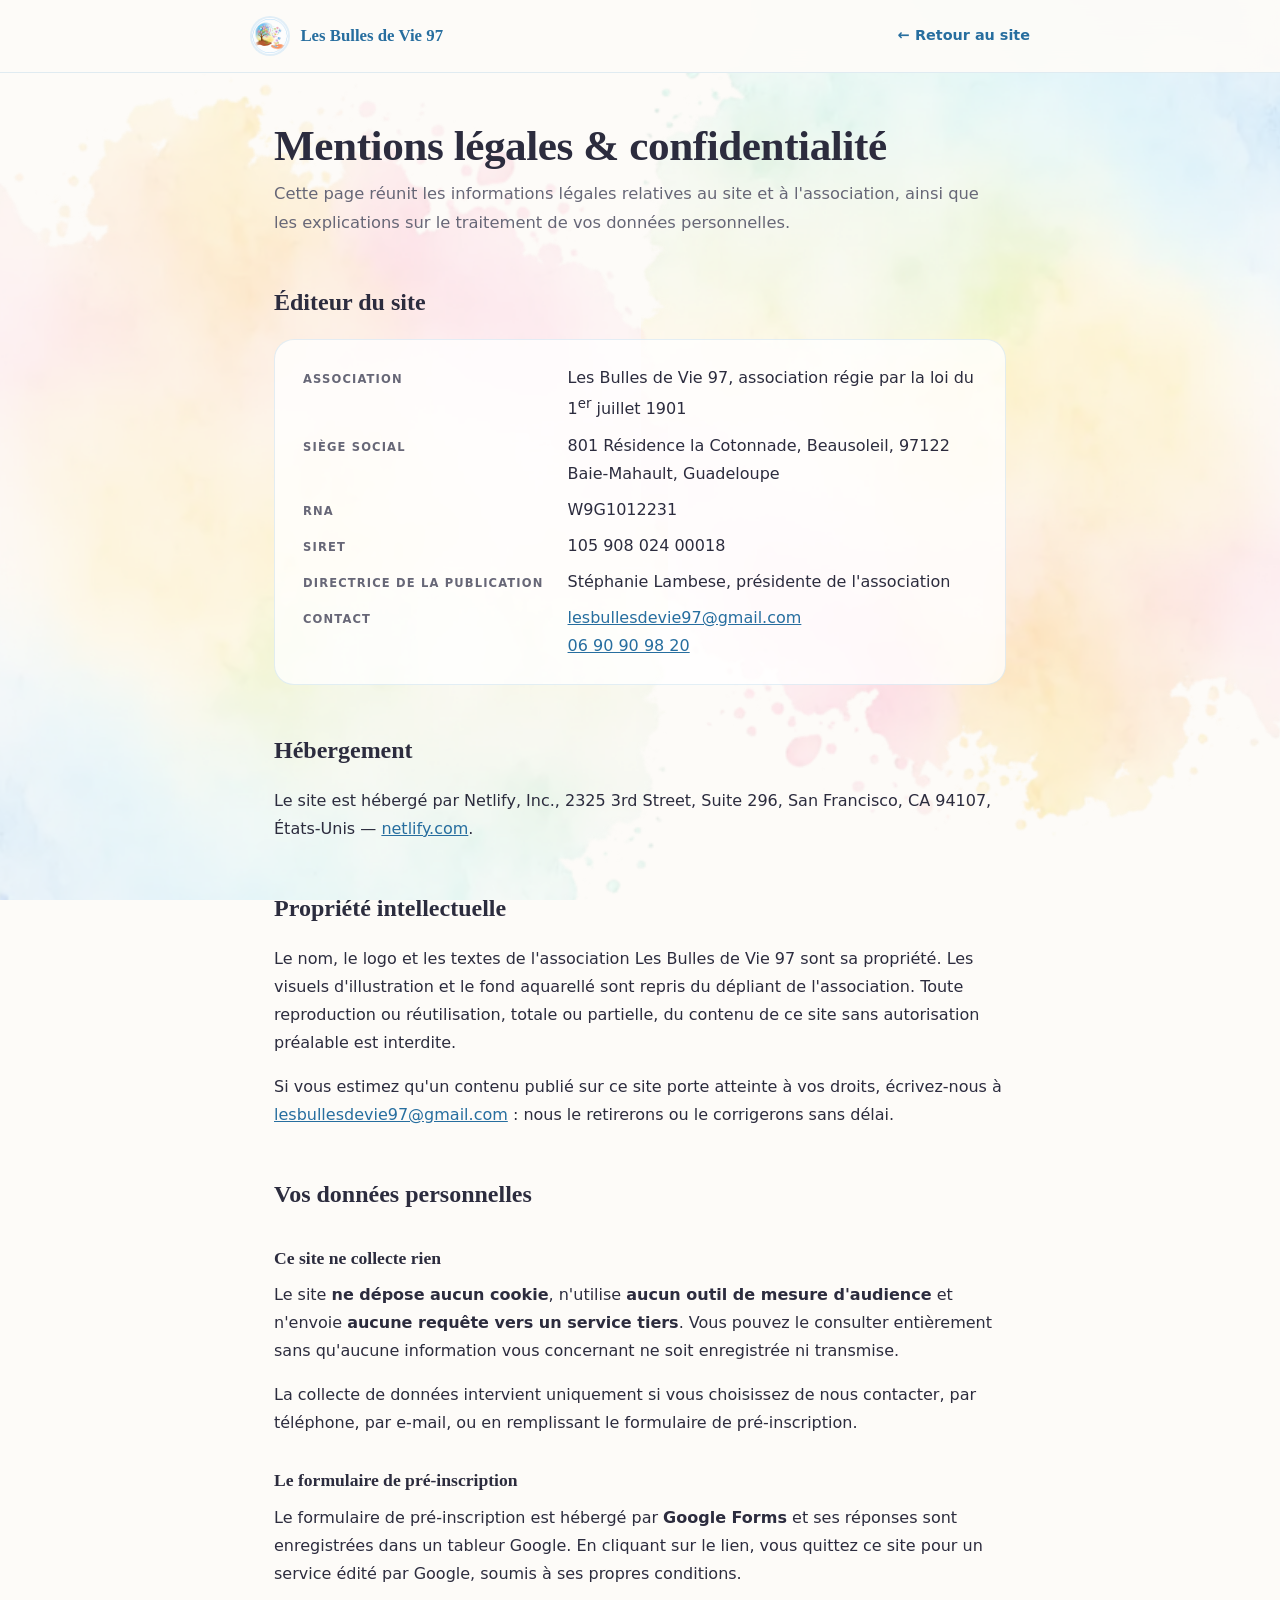
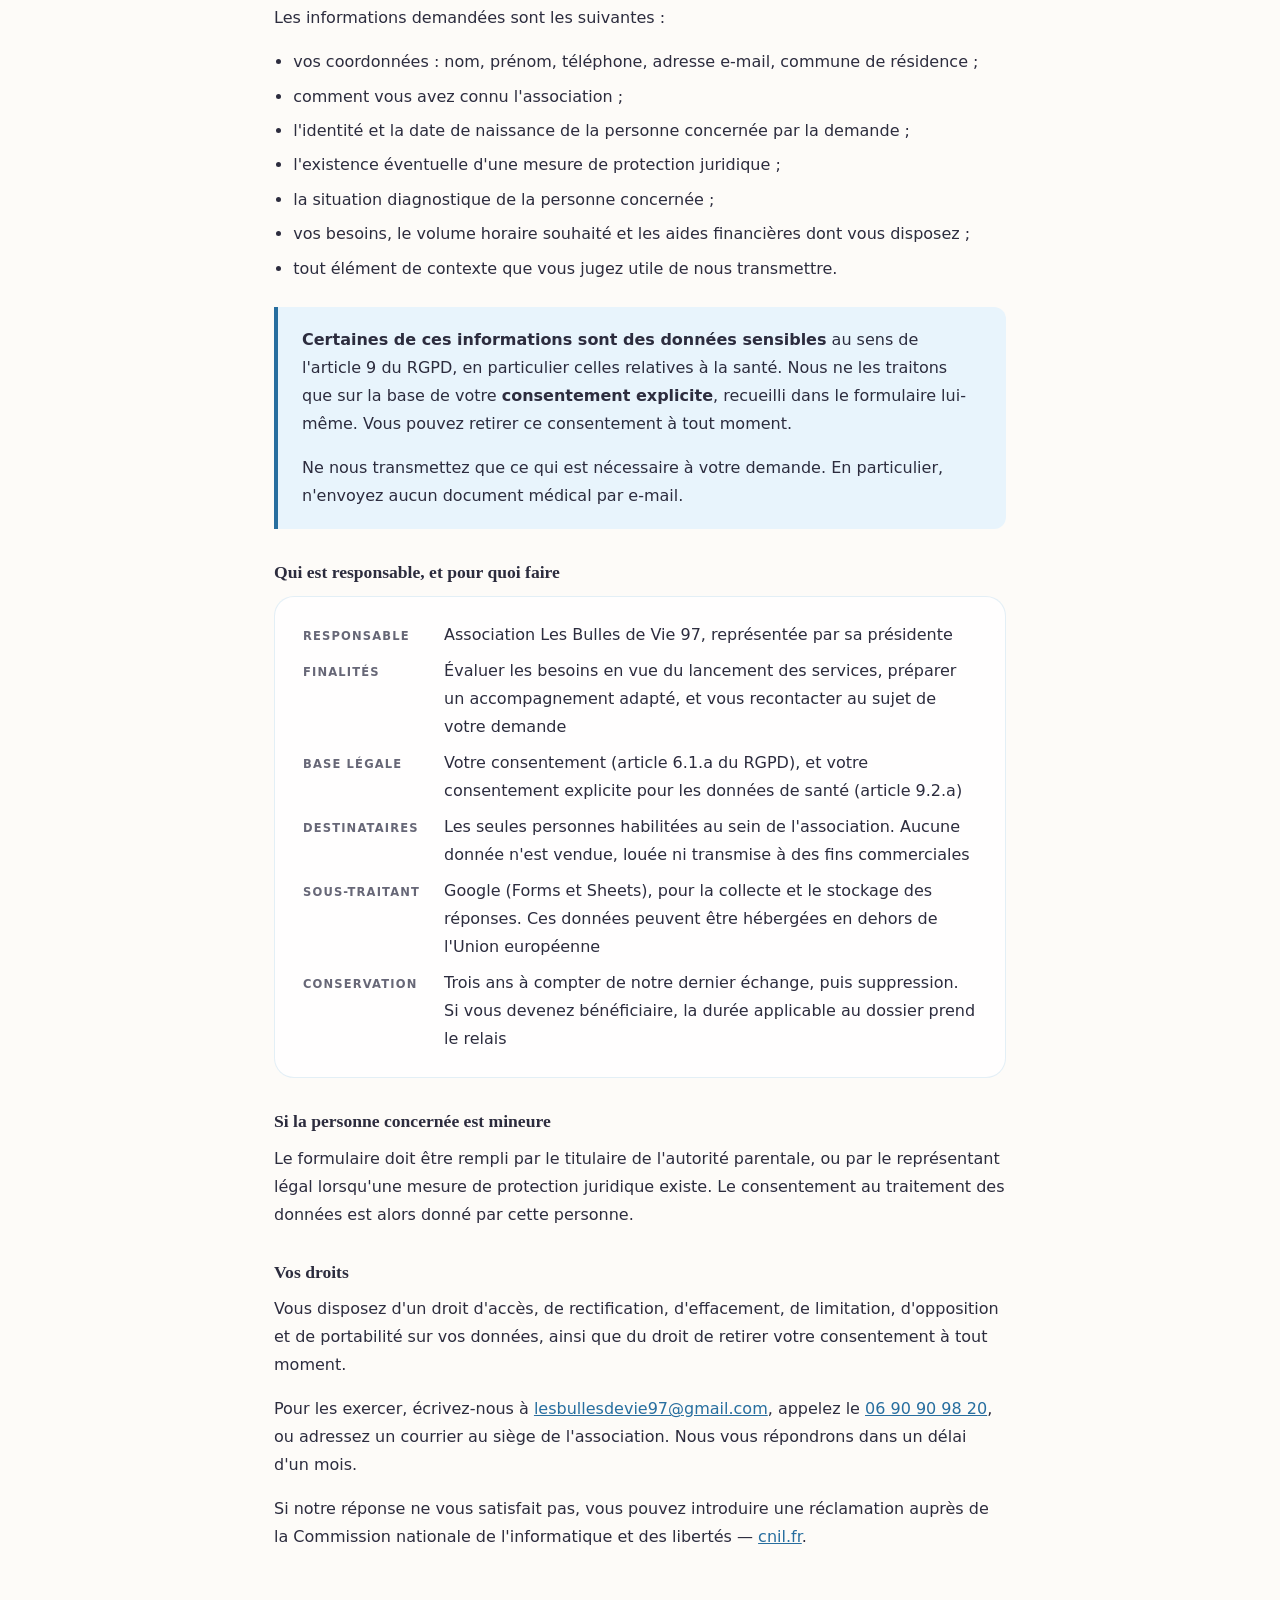
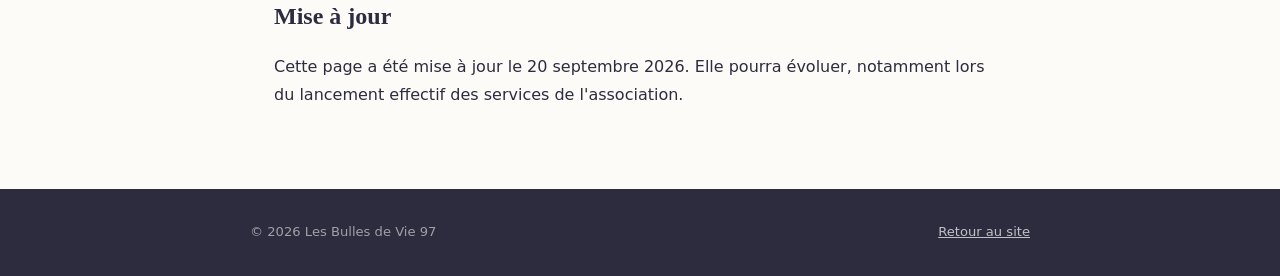
==== mentions-legales.html @ 3514280f "Publier les mentions légales et afficher les coordonnées Stéphanie a transmis les informations offic" ====
<!DOCTYPE html>
<html lang="fr"><head>
  <meta charset="UTF-8">
  <meta name="viewport" content="width=device-width, initial-scale=1.0">
  <title>Mentions légales et confidentialité — Les Bulles de Vie 97</title>
  <meta name="description" content="Mentions légales de l'association Les Bulles de Vie 97 et informations sur le traitement des données personnelles.">
  <meta name="robots" content="index, follow">
  <meta name="theme-color" content="#3B8CC7">
  <link rel="canonical" href="https://main--lbv97.netlify.app/mentions-legales.html">
  <link rel="icon" href="assets/favicon.png" type="image/png">

  <style>
    :root {
      --bleu:       #276E9F;
      --bleu-pale:  #E8F4FC;
      --violet:     #7A4E95;
      --creme:      #FDFBF8;
      --blanc:      #FFFFFF;
      --texte:      #2C2C3E;
      --gris:       #676777;
      --jaune:      #A5640C;
      --radius-card: 20px;
    }

    *, *::before, *::after { box-sizing: border-box; margin: 0; padding: 0; }
    html { scroll-behavior: smooth; }
    body {
      font-family: 'Nunito', 'Avenir Next', 'Segoe UI', system-ui, sans-serif;
      background: var(--creme);
      color: var(--texte);
      line-height: 1.75;
      overflow-x: hidden;
    }

    /* Le lavis du dépliant, comme sur la page d'accueil */
    .lavis-fond { position: fixed; inset: 0; z-index: -1; pointer-events: none; overflow: hidden; }
    .lavis-fond span {
      position: absolute; display: block;
      background-repeat: no-repeat; background-size: contain; background-position: center;
    }
    .lavis-fond .lf-haut {
      top: -18vh; right: -22vw; width: 86vw; height: 86vw;
      max-width: 1000px; max-height: 1000px;
      background-image: url('assets/lavis-recto.webp'); opacity: 0.26;
    }
    .lavis-fond .lf-bas {
      bottom: -26vh; left: -24vw; width: 92vw; height: 92vw;
      max-width: 1060px; max-height: 1060px;
      background-image: url('assets/lavis-verso.webp'); opacity: 0.20;
    }

    a { color: var(--bleu); }
    a:focus-visible {
      outline: 3px solid var(--jaune); outline-offset: 3px; border-radius: 4px;
    }

    .bandeau {
      background: rgba(253,251,248,0.94);
      backdrop-filter: blur(14px);
      border-bottom: 1px solid rgba(59,140,199,0.15);
      padding: 1rem 1.5rem;
    }
    .bandeau-inner {
      max-width: 780px; margin: 0 auto;
      display: flex; align-items: center; justify-content: space-between;
      gap: 1rem; flex-wrap: wrap;
    }
    .retour {
      display: inline-flex; align-items: center; gap: 0.5rem;
      font-weight: 700; font-size: 0.9rem; text-decoration: none;
    }
    .retour:hover { text-decoration: underline; }
    .bandeau-logo { display: flex; align-items: center; gap: 0.65rem; text-decoration: none; }
    .bandeau-logo img {
      width: 40px; height: 40px; border-radius: 50%;
      background: var(--blanc); border: 2px solid rgba(59,140,199,0.15);
    }
    .bandeau-logo span {
      font-family: 'Playfair Display', Georgia, serif;
      font-size: 1.05rem; font-weight: 600; color: var(--bleu); line-height: 1.15;
    }

    main { max-width: 780px; margin: 0 auto; padding: 3rem 1.5rem 4rem; }

    h1 {
      font-family: 'Playfair Display', Georgia, serif;
      font-size: clamp(1.9rem, 5vw, 2.7rem);
      font-weight: 600; line-height: 1.15; letter-spacing: -0.01em;
      margin-bottom: 0.6rem;
    }
    .chapeau { color: var(--gris); font-size: 1.02rem; margin-bottom: 2.5rem; }

    h2 {
      font-family: 'Playfair Display', Georgia, serif;
      font-size: 1.5rem; font-weight: 600;
      margin: 2.75rem 0 1rem; scroll-margin-top: 5.5rem;
    }
    h3 {
      font-family: 'Playfair Display', Georgia, serif;
      font-size: 1.1rem; font-weight: 600;
      margin: 1.75rem 0 0.5rem;
    }
    p { margin-bottom: 1rem; }
    ul { margin: 0 0 1rem 1.2rem; }
    li { margin-bottom: 0.4rem; }

    .fiche {
      background: rgba(255,255,255,0.78);
      border: 1px solid rgba(59,140,199,0.14);
      border-radius: var(--radius-card);
      padding: 1.5rem 1.75rem;
      margin-bottom: 1.5rem;
    }
    .fiche dl { display: grid; grid-template-columns: auto 1fr; gap: 0.5rem 1.5rem; margin: 0; }
    .fiche dt {
      font-size: 0.72rem; font-weight: 700;
      letter-spacing: 0.1em; text-transform: uppercase;
      color: var(--gris); padding-top: 0.32rem;
    }
    .fiche dd { margin: 0; }

    .encadre {
      background: var(--bleu-pale);
      border-left: 4px solid var(--bleu);
      border-radius: 0 12px 12px 0;
      padding: 1.2rem 1.5rem;
      margin: 1.5rem 0;
    }
    .encadre p:last-child { margin-bottom: 0; }
    .encadre strong { color: var(--texte); }

    footer {
      background: var(--texte); color: rgba(255,255,255,0.55);
      padding: 2rem 1.5rem; font-size: 0.82rem;
    }
    footer div {
      max-width: 780px; margin: 0 auto;
      display: flex; justify-content: space-between; gap: 1rem; flex-wrap: wrap;
    }
    footer a { color: rgba(255,255,255,0.7); }

    @media (max-width: 560px) {
      .fiche dl { grid-template-columns: 1fr; gap: 0.15rem; }
      .fiche dt { padding-top: 0.6rem; }
      footer div { flex-direction: column; text-align: center; }
    }
    @media (prefers-reduced-motion: reduce) {
      html { scroll-behavior: auto; }
    }
  </style>
</head>
<body>

  <div class="lavis-fond" aria-hidden="true">
    <span class="lf-haut"></span>
    <span class="lf-bas"></span>
  </div>

  <div class="bandeau">
    <div class="bandeau-inner">
      <a class="bandeau-logo" href="index.html">
        <img src="assets/logo-sans-texte.webp" width="320" height="320" alt="">
        <span>Les Bulles de Vie 97</span>
      </a>
      <a class="retour" href="index.html">← Retour au site</a>
    </div>
  </div>

  <main>
    <h1>Mentions légales &amp; confidentialité</h1>
    <p class="chapeau">
      Cette page réunit les informations légales relatives au site et à l'association,
      ainsi que les explications sur le traitement de vos données personnelles.
    </p>

    <h2 id="editeur">Éditeur du site</h2>
    <div class="fiche">
      <dl>
        <dt>Association</dt>
        <dd>Les Bulles de Vie 97, association régie par la loi du 1<sup>er</sup> juillet 1901</dd>
        <dt>Siège social</dt>
        <dd>801 Résidence la Cotonnade, Beausoleil, 97122 Baie-Mahault, Guadeloupe</dd>
        <dt>RNA</dt>
        <dd>W9G1012231</dd>
        <dt>SIRET</dt>
        <dd>105 908 024 00018</dd>
        <dt>Directrice de la publication</dt>
        <dd>Stéphanie Lambese, présidente de l'association</dd>
        <dt>Contact</dt>
        <dd>
          <a href="mailto:lesbullesdevie97@gmail.com">lesbullesdevie97@gmail.com</a><br>
          <a href="tel:+590690909820">06 90 90 98 20</a>
        </dd>
      </dl>
    </div>

    <h2 id="hebergeur">Hébergement</h2>
    <p>
      Le site est hébergé par Netlify, Inc., 2325 3rd Street, Suite 296, San Francisco,
      CA 94107, États-Unis — <a href="https://www.netlify.com" target="_blank" rel="noopener">netlify.com</a>.
    </p>

    <h2 id="propriete">Propriété intellectuelle</h2>
    <p>
      Le nom, le logo et les textes de l'association Les Bulles de Vie 97 sont sa propriété.
      Les visuels d'illustration et le fond aquarellé sont repris du dépliant de l'association.
      Toute reproduction ou réutilisation, totale ou partielle, du contenu de ce site
      sans autorisation préalable est interdite.
    </p>
    <p>
      Si vous estimez qu'un contenu publié sur ce site porte atteinte à vos droits,
      écrivez-nous à <a href="mailto:lesbullesdevie97@gmail.com">lesbullesdevie97@gmail.com</a> :
      nous le retirerons ou le corrigerons sans délai.
    </p>

    <h2 id="confidentialite">Vos données personnelles</h2>

    <h3>Ce site ne collecte rien</h3>
    <p>
      Le site <strong>ne dépose aucun cookie</strong>, n'utilise <strong>aucun outil de mesure
      d'audience</strong> et n'envoie <strong>aucune requête vers un service tiers</strong>.
      Vous pouvez le consulter entièrement sans qu'aucune information vous concernant
      ne soit enregistrée ni transmise.
    </p>
    <p>
      La collecte de données intervient uniquement si vous choisissez de nous contacter,
      par téléphone, par e-mail, ou en remplissant le formulaire de pré-inscription.
    </p>

    <h3>Le formulaire de pré-inscription</h3>
    <p>
      Le formulaire de pré-inscription est hébergé par <strong>Google Forms</strong> et ses réponses
      sont enregistrées dans un tableur Google. En cliquant sur le lien, vous quittez ce site
      pour un service édité par Google, soumis à ses propres conditions.
    </p>
    <p>Les informations demandées sont les suivantes :</p>
    <ul>
      <li>vos coordonnées : nom, prénom, téléphone, adresse e-mail, commune de résidence ;</li>
      <li>comment vous avez connu l'association ;</li>
      <li>l'identité et la date de naissance de la personne concernée par la demande ;</li>
      <li>l'existence éventuelle d'une mesure de protection juridique ;</li>
      <li>la situation diagnostique de la personne concernée ;</li>
      <li>vos besoins, le volume horaire souhaité et les aides financières dont vous disposez ;</li>
      <li>tout élément de contexte que vous jugez utile de nous transmettre.</li>
    </ul>

    <div class="encadre">
      <p>
        <strong>Certaines de ces informations sont des données sensibles</strong> au sens de
        l'article 9 du RGPD, en particulier celles relatives à la santé. Nous ne les traitons
        que sur la base de votre <strong>consentement explicite</strong>, recueilli dans le
        formulaire lui-même. Vous pouvez retirer ce consentement à tout moment.
      </p>
      <p>
        Ne nous transmettez que ce qui est nécessaire à votre demande. En particulier,
        n'envoyez aucun document médical par e-mail.
      </p>
    </div>

    <h3>Qui est responsable, et pour quoi faire</h3>
    <div class="fiche">
      <dl>
        <dt>Responsable</dt>
        <dd>Association Les Bulles de Vie 97, représentée par sa présidente</dd>
        <dt>Finalités</dt>
        <dd>
          Évaluer les besoins en vue du lancement des services, préparer un accompagnement
          adapté, et vous recontacter au sujet de votre demande
        </dd>
        <dt>Base légale</dt>
        <dd>
          Votre consentement (article 6.1.a du RGPD), et votre consentement explicite
          pour les données de santé (article 9.2.a)
        </dd>
        <dt>Destinataires</dt>
        <dd>
          Les seules personnes habilitées au sein de l'association. Aucune donnée n'est
          vendue, louée ni transmise à des fins commerciales
        </dd>
        <dt>Sous-traitant</dt>
        <dd>
          Google (Forms et Sheets), pour la collecte et le stockage des réponses.
          Ces données peuvent être hébergées en dehors de l'Union européenne
        </dd>
        <dt>Conservation</dt>
        <dd>
          Trois ans à compter de notre dernier échange, puis suppression.
          Si vous devenez bénéficiaire, la durée applicable au dossier prend le relais
        </dd>
      </dl>
    </div>

    <h3>Si la personne concernée est mineure</h3>
    <p>
      Le formulaire doit être rempli par le titulaire de l'autorité parentale, ou par le
      représentant légal lorsqu'une mesure de protection juridique existe. Le consentement
      au traitement des données est alors donné par cette personne.
    </p>

    <h3>Vos droits</h3>
    <p>
      Vous disposez d'un droit d'accès, de rectification, d'effacement, de limitation,
      d'opposition et de portabilité sur vos données, ainsi que du droit de retirer votre
      consentement à tout moment.
    </p>
    <p>
      Pour les exercer, écrivez-nous à
      <a href="mailto:lesbullesdevie97@gmail.com">lesbullesdevie97@gmail.com</a>,
      appelez le <a href="tel:+590690909820">06 90 90 98 20</a>, ou adressez un courrier
      au siège de l'association. Nous vous répondrons dans un délai d'un mois.
    </p>
    <p>
      Si notre réponse ne vous satisfait pas, vous pouvez introduire une réclamation auprès
      de la Commission nationale de l'informatique et des libertés —
      <a href="https://www.cnil.fr" target="_blank" rel="noopener">cnil.fr</a>.
    </p>

    <h2 id="maj">Mise à jour</h2>
    <p>
      Cette page a été mise à jour le 20 septembre 2026. Elle pourra évoluer, notamment
      lors du lancement effectif des services de l'association.
    </p>
  </main>

  <footer>
    <div>
      <span>© <span id="current-year">2026</span> Les Bulles de Vie 97</span>
      <span><a href="index.html">Retour au site</a></span>
    </div>
  </footer>

  <script>
    document.getElementById('current-year').textContent = new Date().getFullYear();
  </script>
</body>
</html>
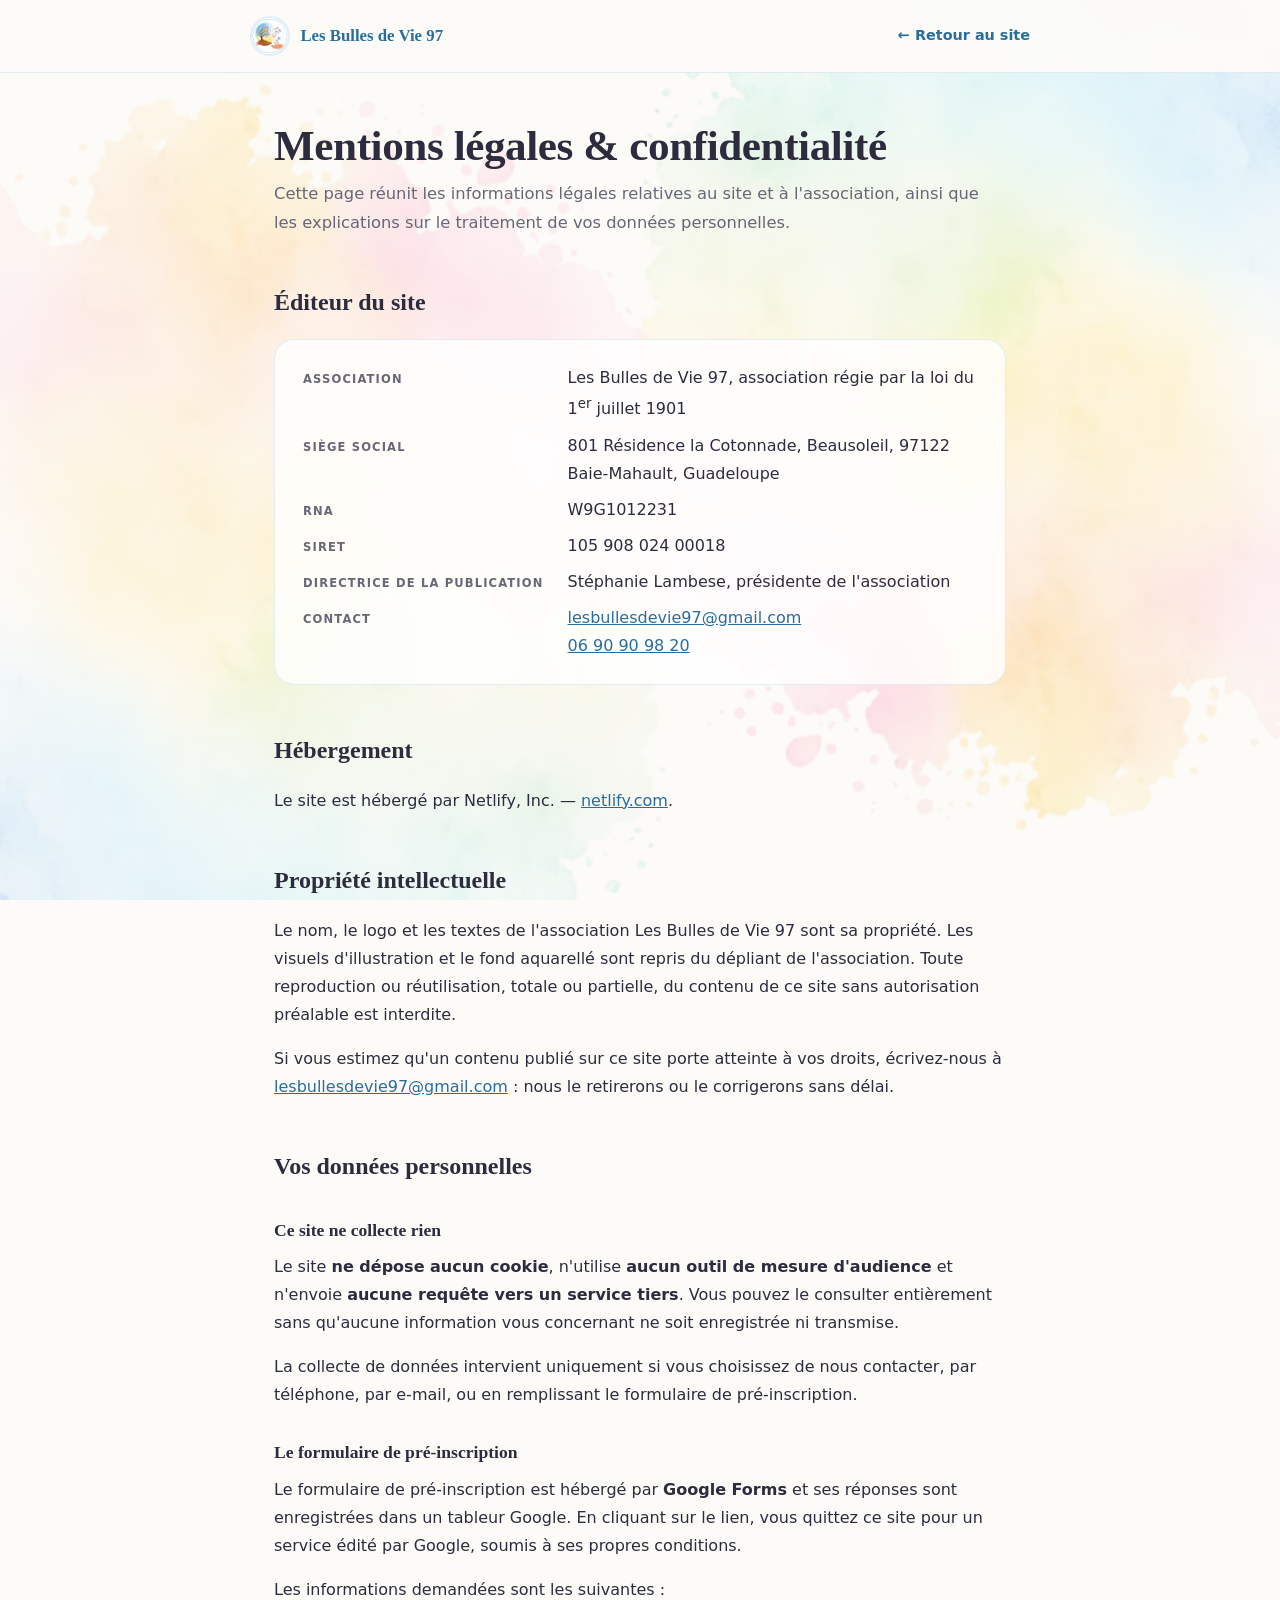
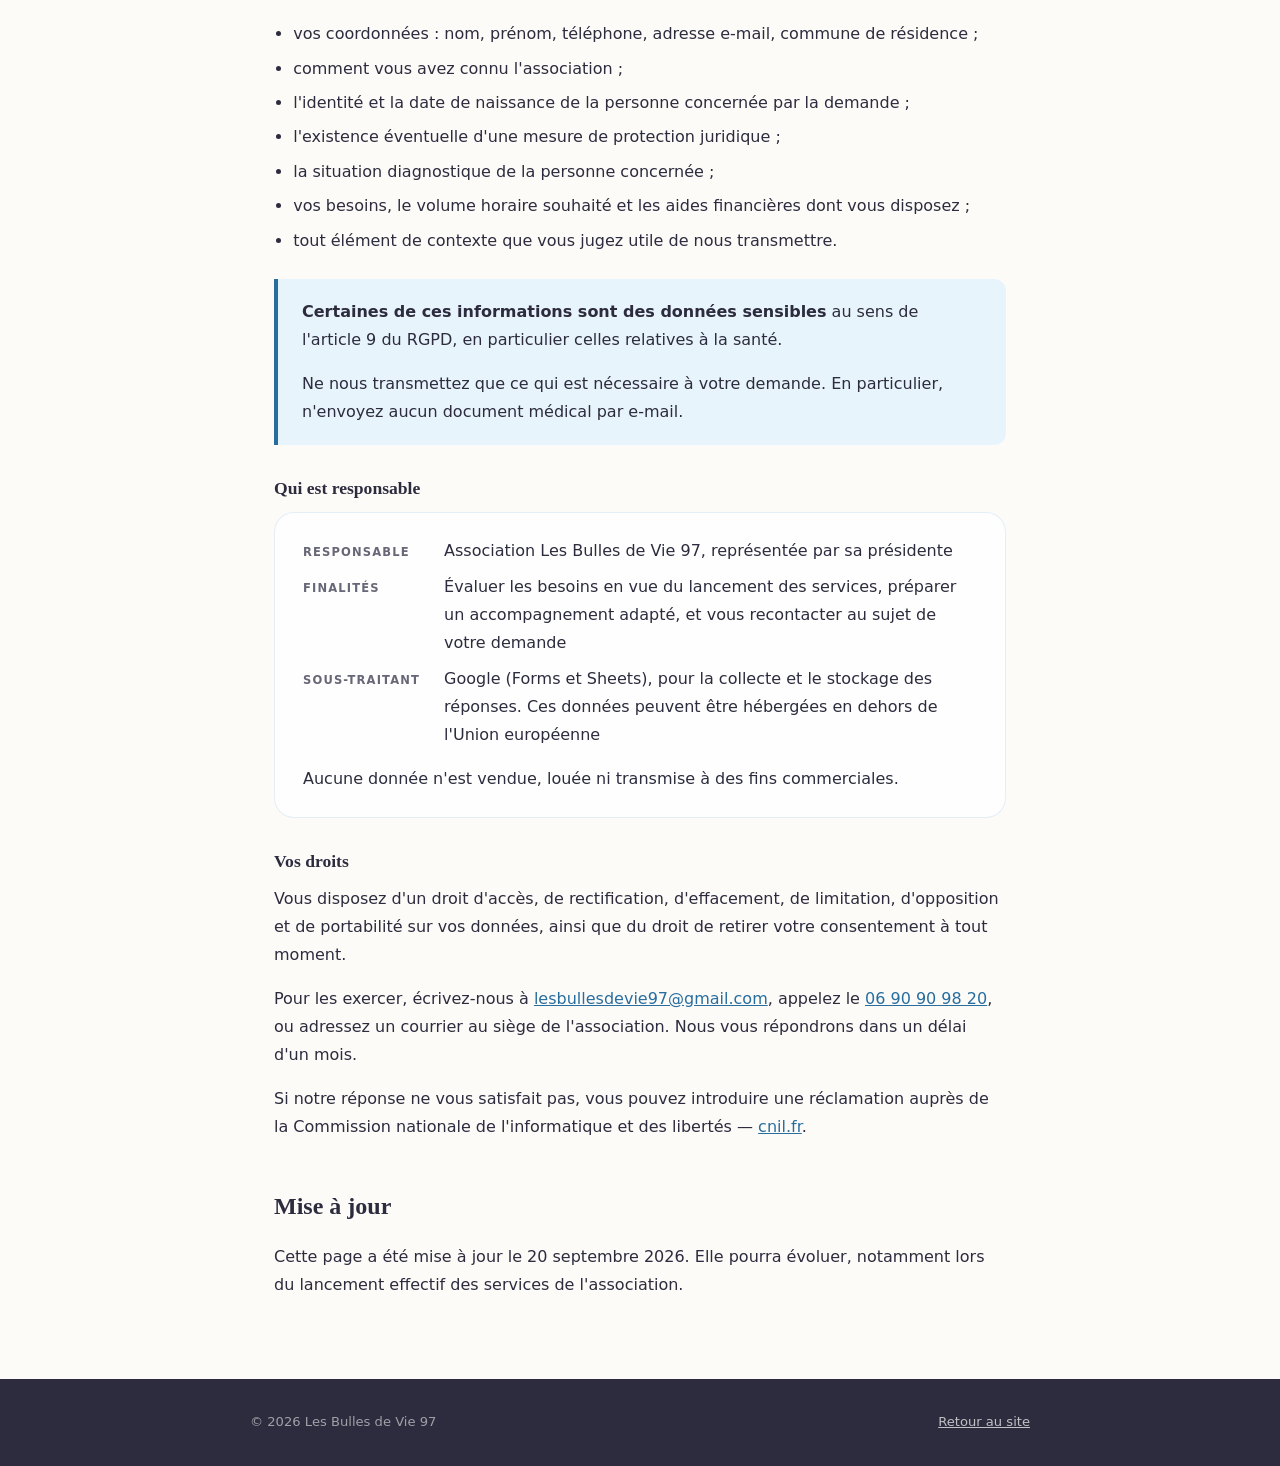
==== commit d3c3d128: "Retirer de la page légale ce que je ne peux pas sourcer Quatre affirmations relevaient de la supposi" ====
--- a/mentions-legales.html
+++ b/mentions-legales.html
@@ -196,8 +196,8 @@
 
     <h2 id="hebergeur">Hébergement</h2>
     <p>
-      Le site est hébergé par Netlify, Inc., 2325 3rd Street, Suite 296, San Francisco,
-      CA 94107, États-Unis — <a href="https://www.netlify.com" target="_blank" rel="noopener">netlify.com</a>.
+      Le site est hébergé par Netlify, Inc. —
+      <a href="https://www.netlify.com" target="_blank" rel="noopener">netlify.com</a>.
     </p>
 
     <h2 id="propriete">Propriété intellectuelle</h2>
@@ -247,9 +247,7 @@
     <div class="encadre">
       <p>
         <strong>Certaines de ces informations sont des données sensibles</strong> au sens de
-        l'article 9 du RGPD, en particulier celles relatives à la santé. Nous ne les traitons
-        que sur la base de votre <strong>consentement explicite</strong>, recueilli dans le
-        formulaire lui-même. Vous pouvez retirer ce consentement à tout moment.
+        l'article 9 du RGPD, en particulier celles relatives à la santé.
       </p>
       <p>
         Ne nous transmettez que ce qui est nécessaire à votre demande. En particulier,
@@ -257,7 +255,7 @@
       </p>
     </div>
 
-    <h3>Qui est responsable, et pour quoi faire</h3>
+    <h3>Qui est responsable</h3>
     <div class="fiche">
       <dl>
         <dt>Responsable</dt>
@@ -267,35 +265,16 @@
           Évaluer les besoins en vue du lancement des services, préparer un accompagnement
           adapté, et vous recontacter au sujet de votre demande
         </dd>
-        <dt>Base légale</dt>
-        <dd>
-          Votre consentement (article 6.1.a du RGPD), et votre consentement explicite
-          pour les données de santé (article 9.2.a)
-        </dd>
-        <dt>Destinataires</dt>
-        <dd>
-          Les seules personnes habilitées au sein de l'association. Aucune donnée n'est
-          vendue, louée ni transmise à des fins commerciales
-        </dd>
         <dt>Sous-traitant</dt>
         <dd>
           Google (Forms et Sheets), pour la collecte et le stockage des réponses.
           Ces données peuvent être hébergées en dehors de l'Union européenne
         </dd>
-        <dt>Conservation</dt>
-        <dd>
-          Trois ans à compter de notre dernier échange, puis suppression.
-          Si vous devenez bénéficiaire, la durée applicable au dossier prend le relais
-        </dd>
       </dl>
-    </div>
-
-    <h3>Si la personne concernée est mineure</h3>
-    <p>
-      Le formulaire doit être rempli par le titulaire de l'autorité parentale, ou par le
-      représentant légal lorsqu'une mesure de protection juridique existe. Le consentement
-      au traitement des données est alors donné par cette personne.
-    </p>
+      <p style="margin:1rem 0 0;">
+        Aucune donnée n'est vendue, louée ni transmise à des fins commerciales.
+      </p>
+    </div>
 
     <h3>Vos droits</h3>
     <p>
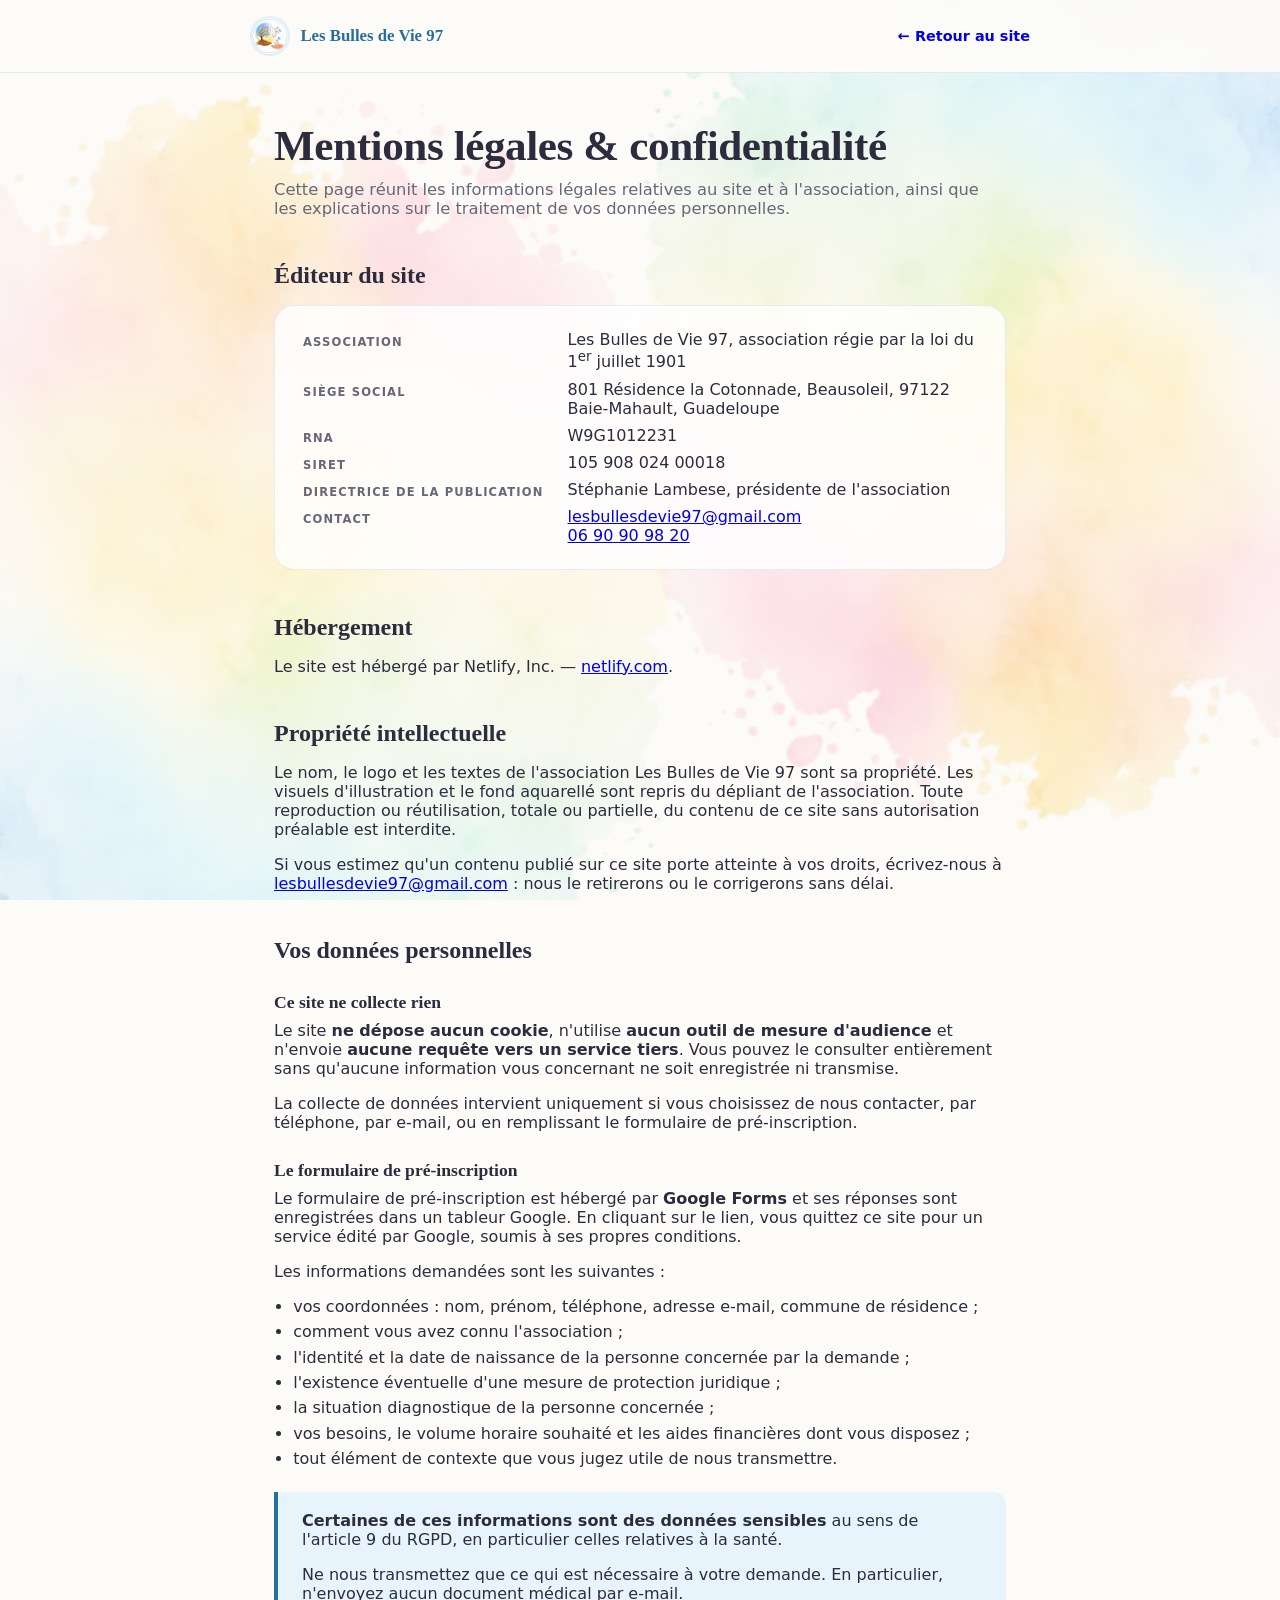
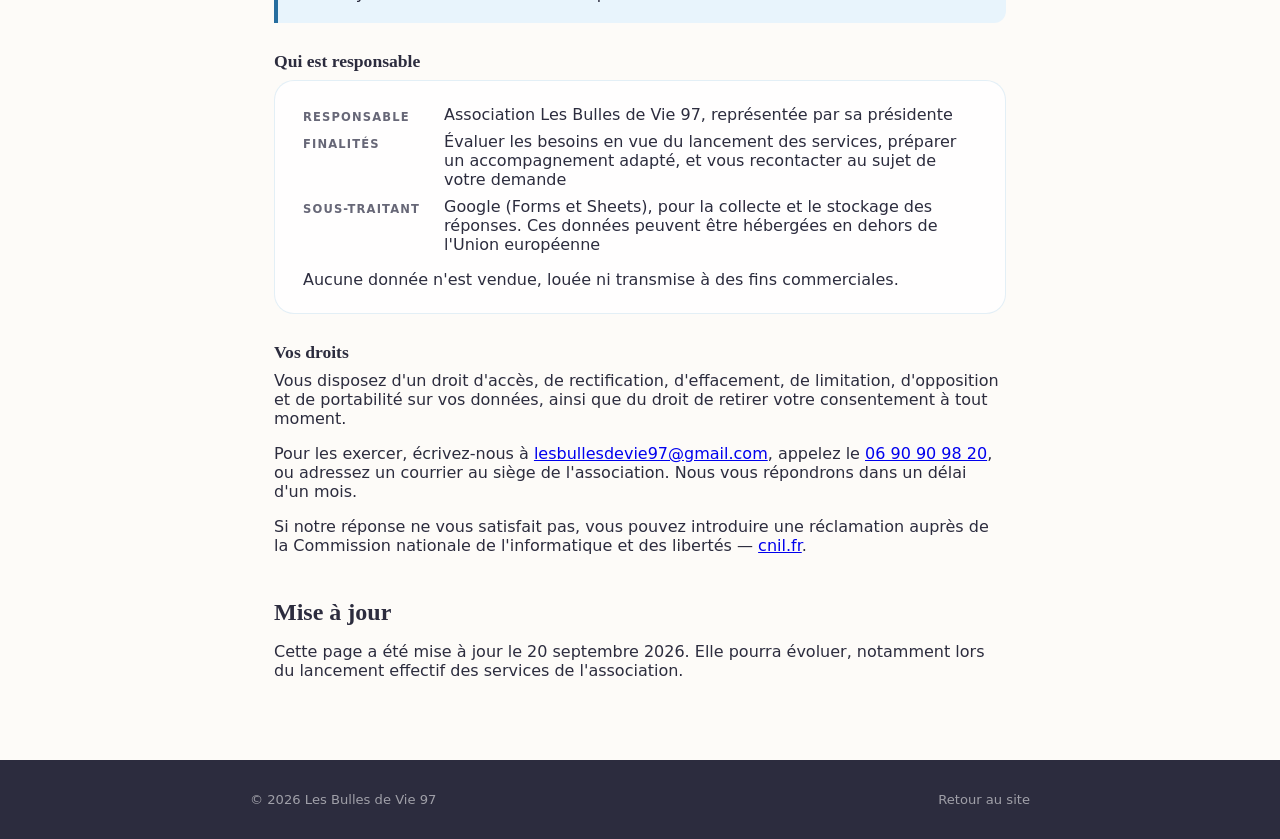
==== commit 207c01a3: "Extraire le socle CSS partagé par les deux pages La décision initiale de garder le CSS inline valait" ====
--- a/mentions-legales.html
+++ b/mentions-legales.html
@@ -9,51 +9,9 @@
   <link rel="canonical" href="https://main--lbv97.netlify.app/mentions-legales.html">
   <link rel="icon" href="assets/favicon.png" type="image/png">
 
+  <link rel="stylesheet" href="assets/base.css">
+
   <style>
-    :root {
-      --bleu:       #276E9F;
-      --bleu-pale:  #E8F4FC;
-      --violet:     #7A4E95;
-      --creme:      #FDFBF8;
-      --blanc:      #FFFFFF;
-      --texte:      #2C2C3E;
-      --gris:       #676777;
-      --jaune:      #A5640C;
-      --radius-card: 20px;
-    }
-
-    *, *::before, *::after { box-sizing: border-box; margin: 0; padding: 0; }
-    html { scroll-behavior: smooth; }
-    body {
-      font-family: 'Nunito', 'Avenir Next', 'Segoe UI', system-ui, sans-serif;
-      background: var(--creme);
-      color: var(--texte);
-      line-height: 1.75;
-      overflow-x: hidden;
-    }
-
-    /* Le lavis du dépliant, comme sur la page d'accueil */
-    .lavis-fond { position: fixed; inset: 0; z-index: -1; pointer-events: none; overflow: hidden; }
-    .lavis-fond span {
-      position: absolute; display: block;
-      background-repeat: no-repeat; background-size: contain; background-position: center;
-    }
-    .lavis-fond .lf-haut {
-      top: -18vh; right: -22vw; width: 86vw; height: 86vw;
-      max-width: 1000px; max-height: 1000px;
-      background-image: url('assets/lavis-recto.webp'); opacity: 0.26;
-    }
-    .lavis-fond .lf-bas {
-      bottom: -26vh; left: -24vw; width: 92vw; height: 92vw;
-      max-width: 1060px; max-height: 1060px;
-      background-image: url('assets/lavis-verso.webp'); opacity: 0.20;
-    }
-
-    a { color: var(--bleu); }
-    a:focus-visible {
-      outline: 3px solid var(--jaune); outline-offset: 3px; border-radius: 4px;
-    }
-
     .bandeau {
       background: rgba(253,251,248,0.94);
       backdrop-filter: blur(14px);
@@ -129,23 +87,16 @@
     .encadre p:last-child { margin-bottom: 0; }
     .encadre strong { color: var(--texte); }
 
-    footer {
-      background: var(--texte); color: rgba(255,255,255,0.55);
-      padding: 2rem 1.5rem; font-size: 0.82rem;
-    }
+    footer { padding: 2rem 1.5rem; font-size: 0.82rem; }
     footer div {
       max-width: 780px; margin: 0 auto;
       display: flex; justify-content: space-between; gap: 1rem; flex-wrap: wrap;
     }
-    footer a { color: rgba(255,255,255,0.7); }
 
     @media (max-width: 560px) {
       .fiche dl { grid-template-columns: 1fr; gap: 0.15rem; }
       .fiche dt { padding-top: 0.6rem; }
       footer div { flex-direction: column; text-align: center; }
-    }
-    @media (prefers-reduced-motion: reduce) {
-      html { scroll-behavior: auto; }
     }
   </style>
 </head>
--- a/assets/base.css
+++ b/assets/base.css
@@ -0,0 +1,144 @@
+/* ==========================================================================
+   Socle commun aux pages du site — Les Bulles de Vie 97
+
+   Ce fichier contient uniquement ce que toutes les pages partagent :
+   la palette, la typographie, le lavis aquarellé du dépliant en fond,
+   et les règles d'accessibilité. Chaque page garde ses styles propres.
+   ========================================================================== */
+
+:root {
+  /* Palette reprise du dépliant : bleu, turquoise, jaune, rose */
+  --bleu:       #276E9F;
+  --bleu-clair: #6DB8E8;
+  --bleu-pale:  #E8F4FC;
+  --violet:     #7A4E95;
+  --violet-pale:#F0E8F8;
+  --vert:       #247A45;
+  --vert-pale:  #E6F7EC;
+  --orange:     #F4A234;
+  --orange-pale:#FEF3E2;
+  --rouge:      #E05A5A;
+  --creme:      #FDFBF8;
+  --blanc:      #FFFFFF;
+  --texte:      #2C2C3E;
+  --gris:       #676777;
+  --gris-clair: #F0EFF7;
+  --jaune:      #A5640C;
+
+  /* Système de cartes : rayon commun, deux idiomes d'élévation */
+  --radius-card: 20px;
+  --shadow-tinted-hover:   0 16px 40px rgba(0,0,0,0.09);
+  --shadow-elevated-rest:  0 4px 20px rgba(0,0,0,0.06);
+  --shadow-elevated-hover: 0 12px 34px rgba(0,0,0,0.1);
+
+  /* Aucune police distante n'est chargée : ces piles doivent tenir seules */
+  --police-titre: 'Playfair Display', 'Iowan Old Style', 'Palatino Linotype', Georgia, serif;
+  --police-texte: 'Nunito', 'Avenir Next', 'Segoe UI', system-ui, -apple-system, sans-serif;
+}
+
+*, *::before, *::after { box-sizing: border-box; margin: 0; padding: 0; }
+
+html { scroll-behavior: smooth; }
+
+body {
+  font-family: var(--police-texte);
+  background: var(--creme);
+  color: var(--texte);
+  overflow-x: hidden;
+  position: relative;
+}
+
+/* --------------------------------------------------------------------------
+   Le lavis du dépliant, en fond de page. Deux empreintes de l'aquarelle
+   d'origine, très diluées, qui dérivent lentement l'une par rapport à l'autre.
+   -------------------------------------------------------------------------- */
+.lavis-fond {
+  position: fixed; inset: 0; z-index: -1;
+  pointer-events: none;
+  overflow: hidden;
+}
+.lavis-fond span {
+  position: absolute;
+  display: block;
+  background-repeat: no-repeat;
+  background-size: contain;
+  background-position: center;
+  will-change: transform;
+}
+.lavis-fond .lf-haut {
+  top: -18vh; right: -22vw;
+  width: 86vw; height: 86vw;
+  max-width: 1000px; max-height: 1000px;
+  background-image: url('lavis-recto.webp');
+  opacity: 0.30;
+  animation: derive-a 68s ease-in-out infinite;
+}
+.lavis-fond .lf-bas {
+  bottom: -26vh; left: -24vw;
+  width: 92vw; height: 92vw;
+  max-width: 1060px; max-height: 1060px;
+  background-image: url('lavis-verso.webp');
+  opacity: 0.24;
+  animation: derive-b 86s ease-in-out infinite;
+}
+@keyframes derive-a {
+  0%, 100% { transform: translate3d(0, 0, 0) scale(1); }
+  50%      { transform: translate3d(-2.2%, 2.6%, 0) scale(1.05); }
+}
+@keyframes derive-b {
+  0%, 100% { transform: translate3d(0, 0, 0) scale(1.04); }
+  50%      { transform: translate3d(2.8%, -2%, 0) scale(1); }
+}
+
+/* --------------------------------------------------------------------------
+   Accessibilité
+   -------------------------------------------------------------------------- */
+.skip-link {
+  position: absolute; left: 1rem; top: 1rem; z-index: 300;
+  background: var(--bleu); color: var(--blanc);
+  font-weight: 700; font-size: 0.85rem;
+  padding: 0.7rem 1.2rem; border-radius: 0 0 12px 12px;
+  text-decoration: none;
+  transform: translateY(-160%);
+  transition: transform 0.2s;
+}
+.skip-link:focus { transform: translateY(0); }
+
+section[id] { scroll-margin-top: 6.5rem; }
+
+a:focus-visible,
+button:focus-visible,
+input:focus-visible,
+select:focus-visible {
+  outline: 3px solid var(--jaune);
+  outline-offset: 3px;
+  border-radius: 4px;
+}
+
+/* --------------------------------------------------------------------------
+   Pied de page
+   -------------------------------------------------------------------------- */
+footer {
+  background: var(--texte); color: rgba(255,255,255,0.55);
+  font-size: 0.8rem;
+}
+footer a { color: rgba(255,255,255,0.55); text-decoration: none; }
+footer a:hover { color: var(--blanc); }
+
+/* --------------------------------------------------------------------------
+   Mouvement réduit : le lavis reste affiché, mais il cesse de dériver.
+   Chaque page complète cette règle pour ses propres animations.
+   -------------------------------------------------------------------------- */
+@media (prefers-reduced-motion: reduce) {
+  html { scroll-behavior: auto; }
+  *, *::before, *::after {
+    animation-duration: 0.01ms !important;
+    animation-iteration-count: 1 !important;
+    scroll-behavior: auto !important;
+    transition-duration: 0.01ms !important;
+  }
+  .lavis-fond span {
+    animation: none !important;
+    transform: none !important;
+  }
+}
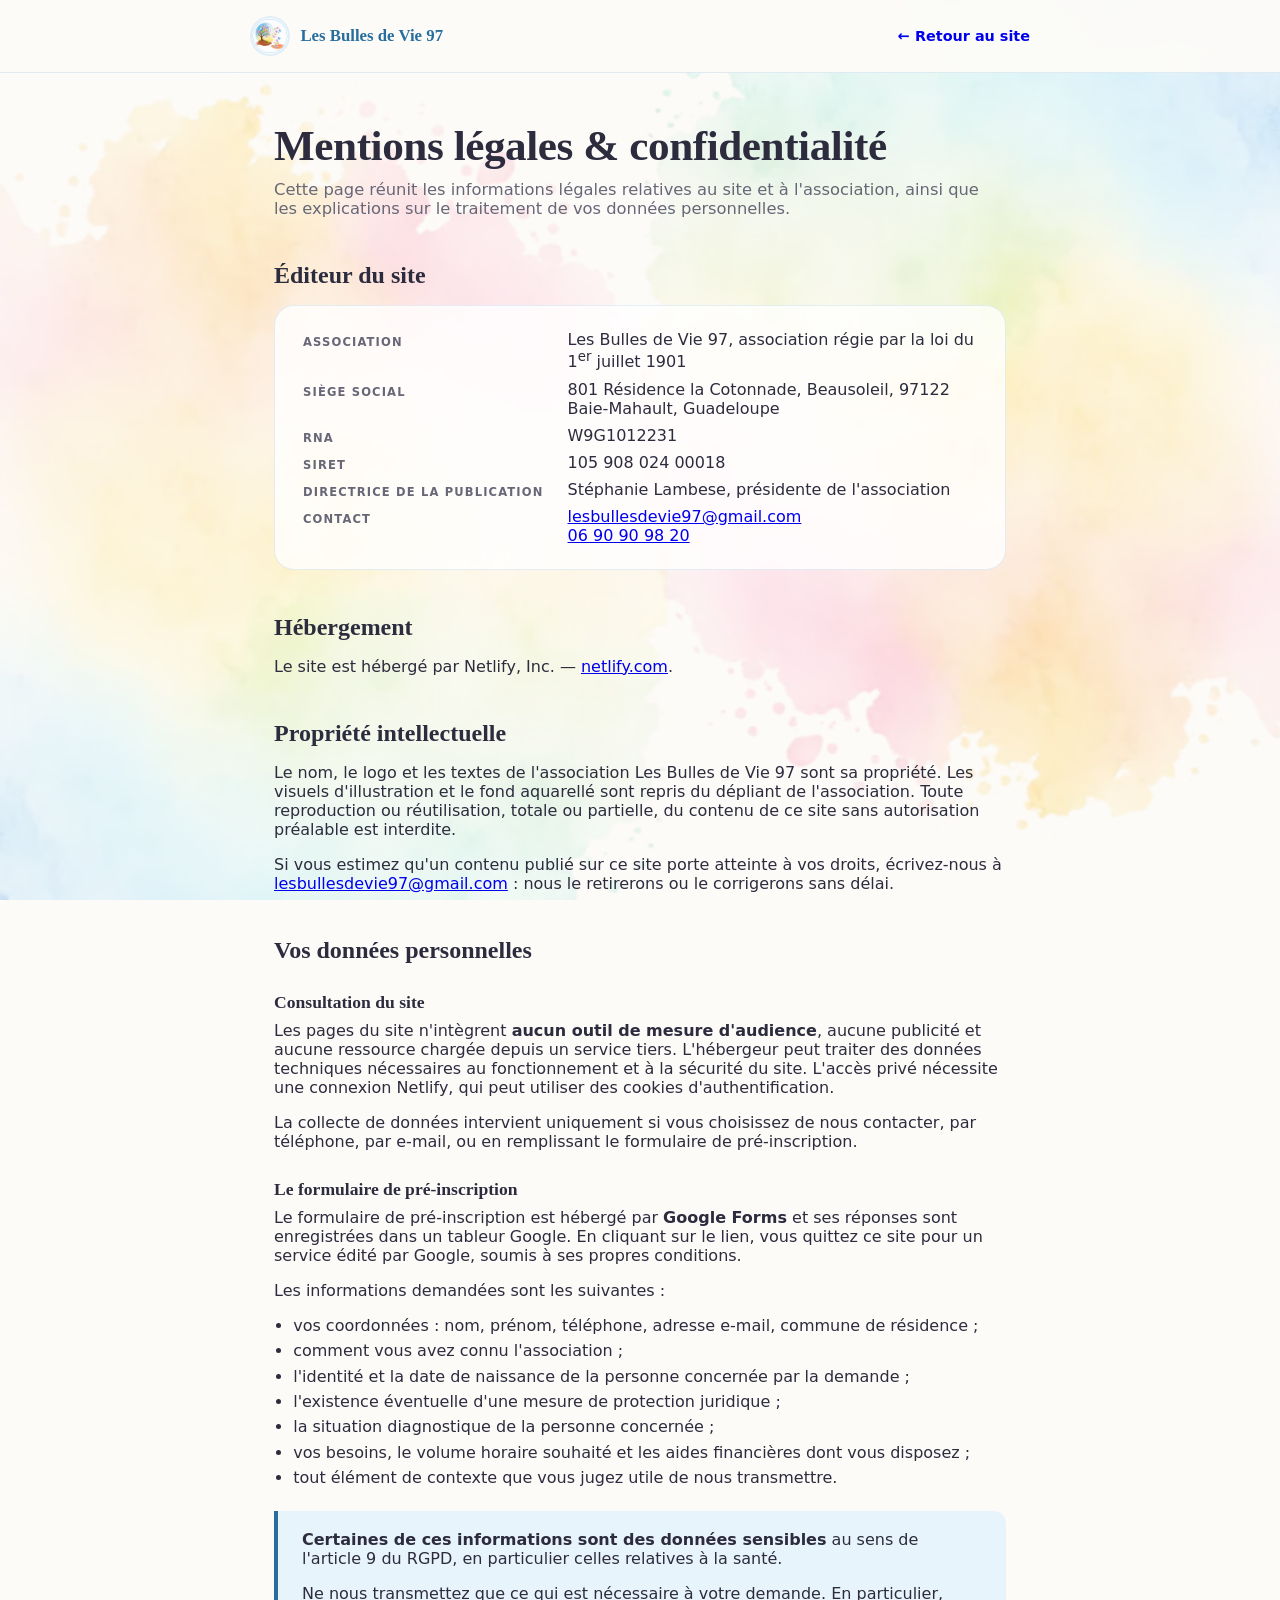
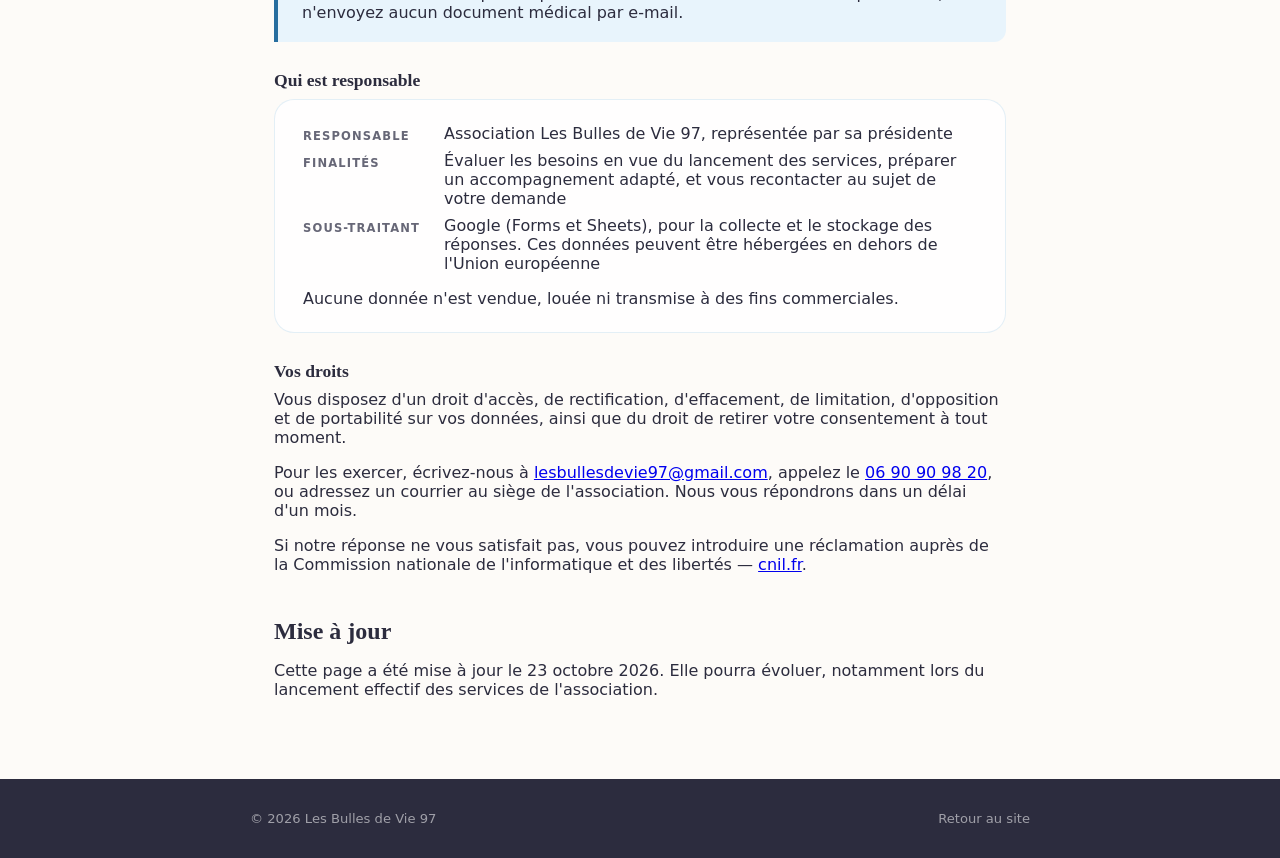
==== commit 8219c59b: "Finaliser le site statique : accès privé, affichage mobile et configuration Netlify" ====
--- a/mentions-legales.html
+++ b/mentions-legales.html
@@ -4,9 +4,9 @@
   <meta name="viewport" content="width=device-width, initial-scale=1.0">
   <title>Mentions légales et confidentialité — Les Bulles de Vie 97</title>
   <meta name="description" content="Mentions légales de l'association Les Bulles de Vie 97 et informations sur le traitement des données personnelles.">
-  <meta name="robots" content="index, follow">
+  <meta name="robots" content="noindex, nofollow">
   <meta name="theme-color" content="#3B8CC7">
-  <link rel="canonical" href="https://main--lbv97.netlify.app/mentions-legales.html">
+  <link rel="canonical" href="https://lbv97.netlify.app/mentions-legales.html">
   <link rel="icon" href="assets/favicon.png" type="image/png">
 
   <link rel="stylesheet" href="assets/base.css">
@@ -166,12 +166,13 @@
 
     <h2 id="confidentialite">Vos données personnelles</h2>
 
-    <h3>Ce site ne collecte rien</h3>
-    <p>
-      Le site <strong>ne dépose aucun cookie</strong>, n'utilise <strong>aucun outil de mesure
-      d'audience</strong> et n'envoie <strong>aucune requête vers un service tiers</strong>.
-      Vous pouvez le consulter entièrement sans qu'aucune information vous concernant
-      ne soit enregistrée ni transmise.
+    <h3>Consultation du site</h3>
+    <p>
+      Les pages du site n'intègrent <strong>aucun outil de mesure d'audience</strong>,
+      aucune publicité et aucune ressource chargée depuis un service tiers.
+      L'hébergeur peut traiter des données techniques nécessaires au fonctionnement
+      et à la sécurité du site. L'accès privé nécessite une connexion Netlify,
+      qui peut utiliser des cookies d'authentification.
     </p>
     <p>
       La collecte de données intervient uniquement si vous choisissez de nous contacter,
@@ -247,7 +248,7 @@
 
     <h2 id="maj">Mise à jour</h2>
     <p>
-      Cette page a été mise à jour le 20 septembre 2026. Elle pourra évoluer, notamment
+      Cette page a été mise à jour le 23 octobre 2026. Elle pourra évoluer, notamment
       lors du lancement effectif des services de l'association.
     </p>
   </main>
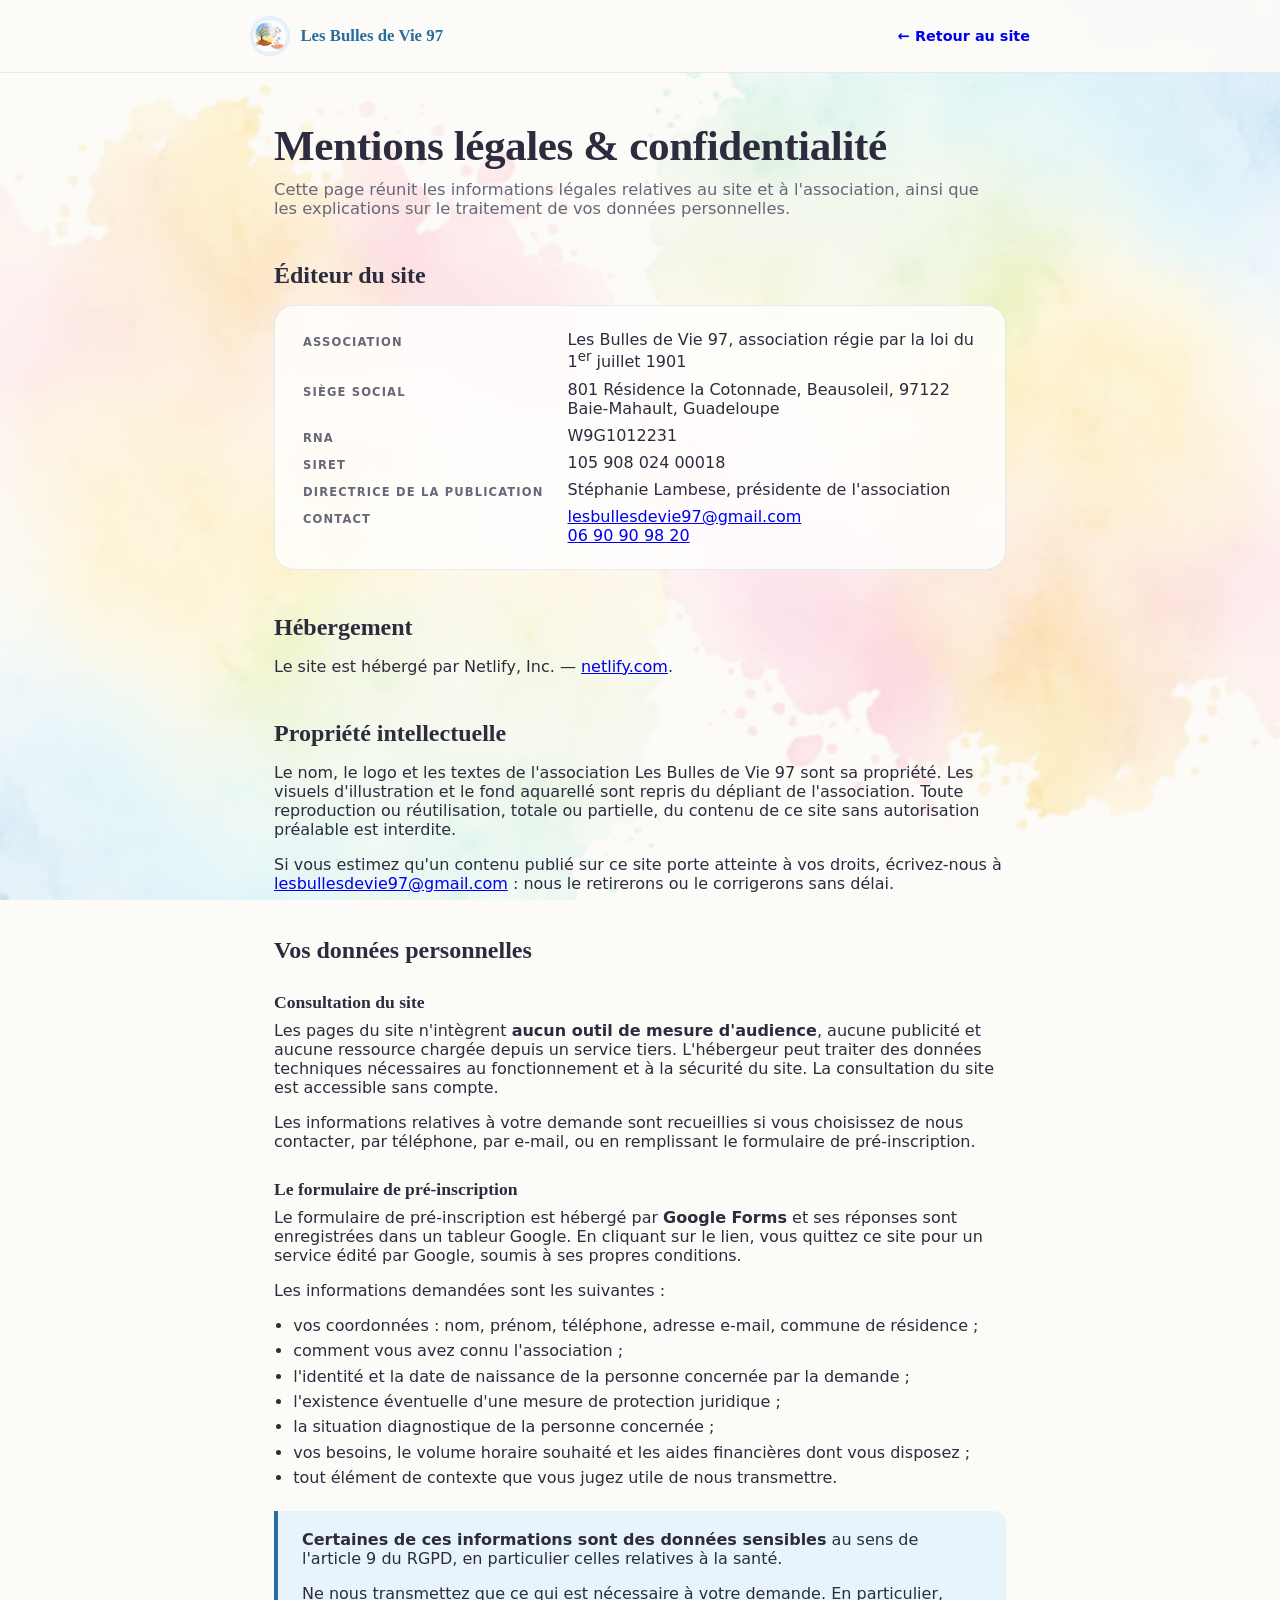
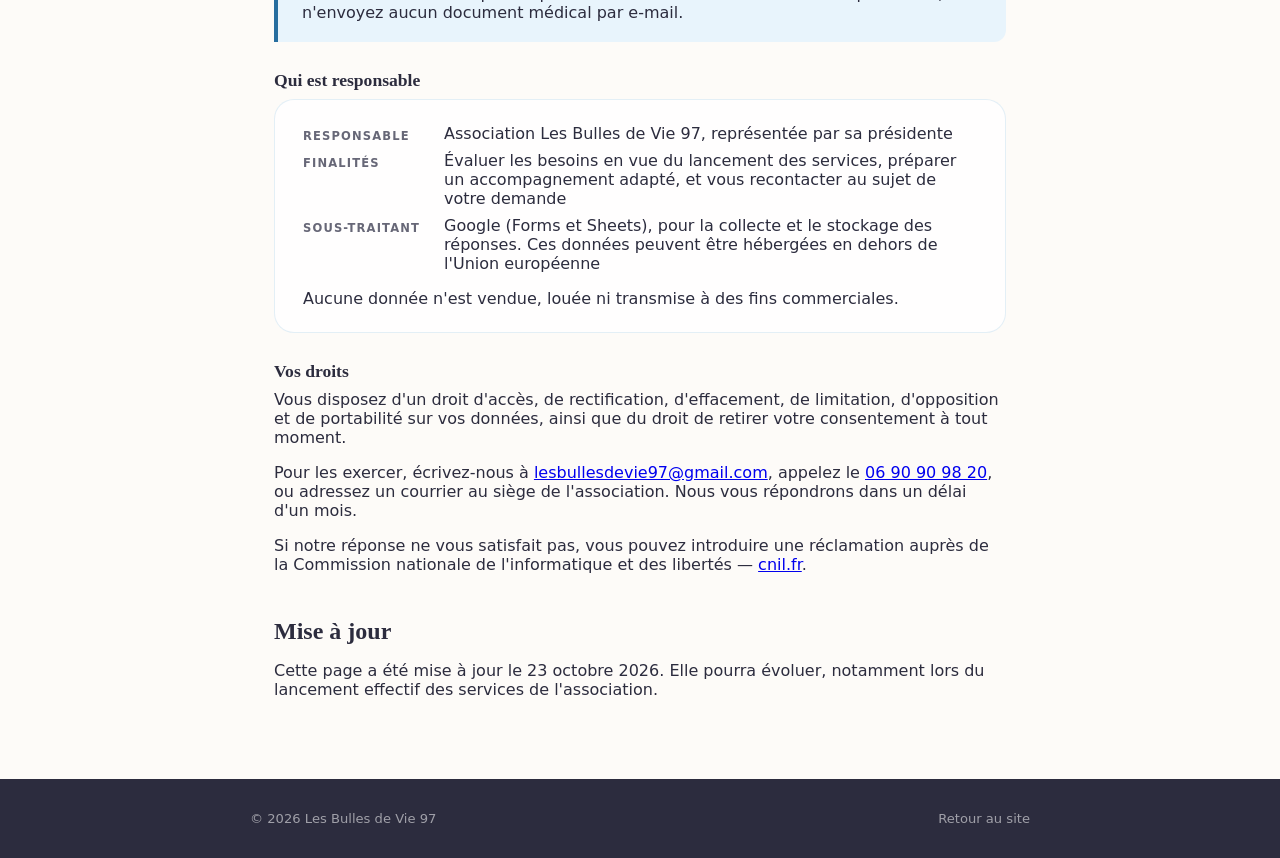
==== commit 69187c8e: "Ouvrir le site au public et rétablir l’indexation à la demande de la propriétaire" ====
--- a/mentions-legales.html
+++ b/mentions-legales.html
@@ -4,7 +4,7 @@
   <meta name="viewport" content="width=device-width, initial-scale=1.0">
   <title>Mentions légales et confidentialité — Les Bulles de Vie 97</title>
   <meta name="description" content="Mentions légales de l'association Les Bulles de Vie 97 et informations sur le traitement des données personnelles.">
-  <meta name="robots" content="noindex, nofollow">
+  <meta name="robots" content="index, follow">
   <meta name="theme-color" content="#3B8CC7">
   <link rel="canonical" href="https://lbv97.netlify.app/mentions-legales.html">
   <link rel="icon" href="assets/favicon.png" type="image/png">
@@ -171,11 +171,10 @@
       Les pages du site n'intègrent <strong>aucun outil de mesure d'audience</strong>,
       aucune publicité et aucune ressource chargée depuis un service tiers.
       L'hébergeur peut traiter des données techniques nécessaires au fonctionnement
-      et à la sécurité du site. L'accès privé nécessite une connexion Netlify,
-      qui peut utiliser des cookies d'authentification.
-    </p>
-    <p>
-      La collecte de données intervient uniquement si vous choisissez de nous contacter,
+      et à la sécurité du site. La consultation du site est accessible sans compte.
+    </p>
+    <p>
+      Les informations relatives à votre demande sont recueillies si vous choisissez de nous contacter,
       par téléphone, par e-mail, ou en remplissant le formulaire de pré-inscription.
     </p>
 
